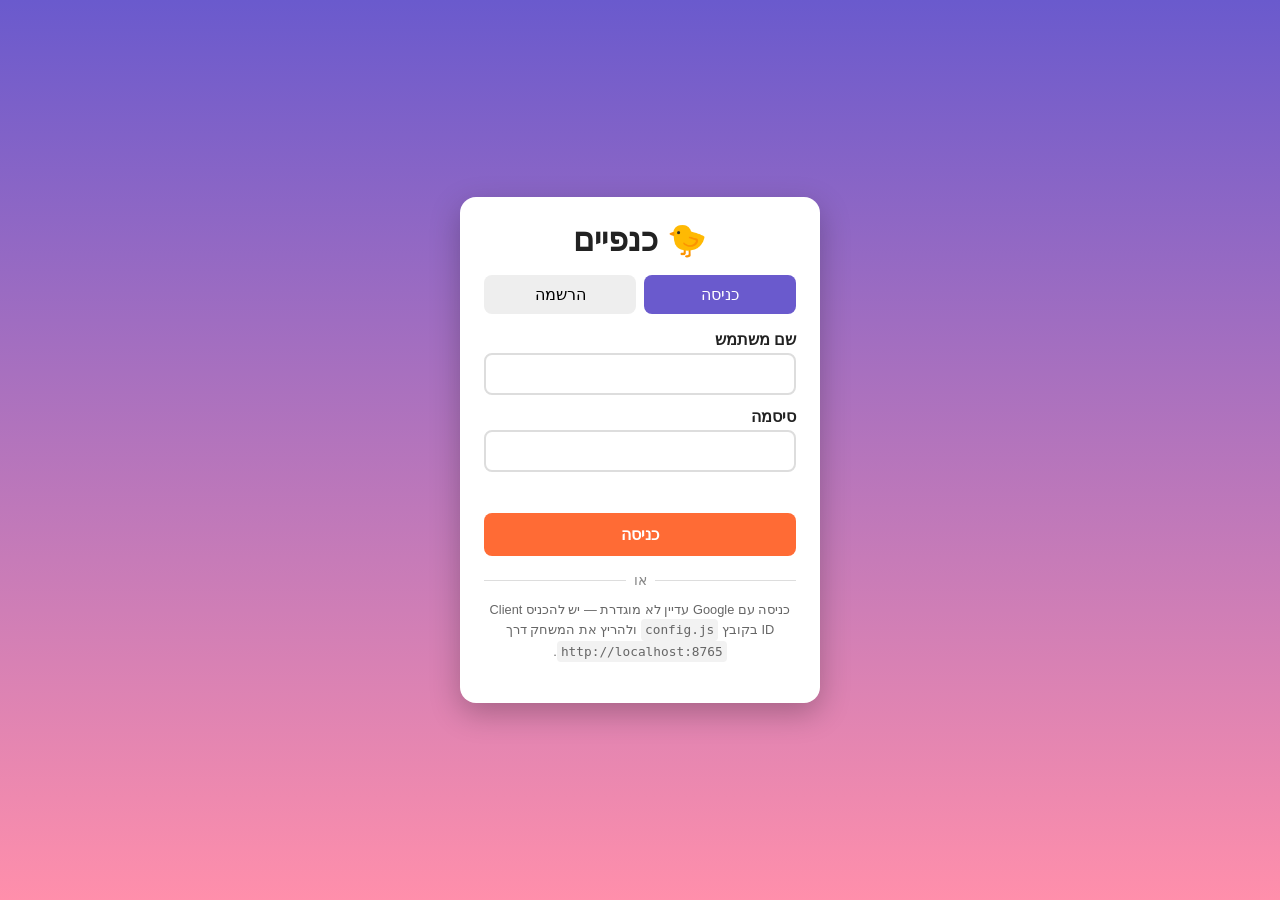
==== index.html @ f2becf3c "Add Wingy flappy-style game with user login and Google sign-in Co-Authored-By: Claude Opus 5.5 <nore" ====
<!doctype html>
<html lang="he" dir="rtl">
<head>
  <meta charset="utf-8">
  <meta name="viewport" content="width=device-width, initial-scale=1">
  <title>כנפיים</title>
  <link rel="stylesheet" href="style.css">
</head>
<body>
  <!-- מסך כניסה / הרשמה -->
  <section id="auth-screen" class="screen">
    <div class="card">
      <h1 class="logo">🐤 כנפיים</h1>
      <div class="tabs">
        <button class="tab active" data-tab="login">כניסה</button>
        <button class="tab" data-tab="register">הרשמה</button>
      </div>

      <form id="login-form" class="form">
        <label>שם משתמש
          <input type="text" id="login-username" autocomplete="username" required>
        </label>
        <label>סיסמה
          <input type="password" id="login-password" autocomplete="current-password" required>
        </label>
        <p class="error" id="login-error"></p>
        <button type="submit" class="btn">כניסה</button>
      </form>

      <form id="register-form" class="form hidden">
        <label>שם משתמש
          <input type="text" id="reg-username" autocomplete="username" required>
        </label>
        <label>סיסמה
          <input type="password" id="reg-password" autocomplete="new-password" required>
        </label>
        <label>אימות סיסמה
          <input type="password" id="reg-password2" autocomplete="new-password" required>
        </label>
        <p class="error" id="register-error"></p>
        <button type="submit" class="btn">הרשמה</button>
      </form>

      <div class="divider"><span>או</span></div>
      <div id="google-btn" class="sso"></div>
      <p class="sso-note hidden" id="google-note">
        כניסה עם Google עדיין לא מוגדרת — יש להכניס Client ID בקובץ <code>config.js</code>
        ולהריץ את המשחק דרך <code>http://localhost:8765</code>.
      </p>
      <p class="error" id="google-error"></p>
    </div>
  </section>

  <!-- מסך משחק -->
  <section id="game-screen" class="screen hidden">
    <header class="topbar">
      <span>שלום, <b id="current-user"></b></span>
      <span>שיא אישי: <b id="best-score">0</b></span>
      <button id="logout-btn" class="btn small">יציאה</button>
    </header>
    <div class="game-wrap">
      <canvas id="game" width="400" height="600"></canvas>
      <aside class="leaderboard">
        <h2>🏆 טבלת שיאים</h2>
        <ol id="leaderboard-list"></ol>
      </aside>
    </div>
    <p class="hint">רווח / קליק / נגיעה במסך כדי לנפנף</p>
  </section>

  <script src="config.js"></script>
  <script src="https://accounts.google.com/gsi/client" async defer></script>
  <script src="auth.js"></script>
  <script src="game.js"></script>
</body>
</html>
---- style.css ----
* { box-sizing: border-box; }

body {
  margin: 0;
  min-height: 100vh;
  font-family: "Segoe UI", Arial, sans-serif;
  background: linear-gradient(180deg, #6a5acd 0%, #ff8fab 100%);
  color: #222;
}

.hidden { display: none !important; }

.screen {
  min-height: 100vh;
  display: flex;
  flex-direction: column;
  align-items: center;
  justify-content: center;
  padding: 16px;
}

.card {
  background: #fff;
  width: 100%;
  max-width: 360px;
  border-radius: 16px;
  padding: 24px;
  box-shadow: 0 10px 30px rgba(0,0,0,.25);
}

.logo { text-align: center; margin: 0 0 16px; font-size: 2rem; }

.tabs { display: flex; gap: 8px; margin-bottom: 16px; }
.tab {
  flex: 1; padding: 10px; border: none; border-radius: 8px;
  background: #eee; cursor: pointer; font-size: 1rem;
}
.tab.active { background: #6a5acd; color: #fff; }

.form { display: flex; flex-direction: column; gap: 12px; }
.form label { display: flex; flex-direction: column; gap: 4px; font-weight: 600; }
.form input {
  padding: 10px; font-size: 1rem; border: 2px solid #ddd; border-radius: 8px;
}
.form input:focus { outline: none; border-color: #6a5acd; }

.error { color: #d62828; min-height: 1.2em; margin: 0; font-size: .9rem; }

.btn {
  padding: 12px; font-size: 1rem; font-weight: 700;
  border: none; border-radius: 8px; cursor: pointer;
  background: #ff6b35; color: #fff;
}
.btn:hover { filter: brightness(1.08); }
.btn.small { padding: 6px 14px; font-size: .9rem; }

.topbar {
  display: flex; gap: 16px; align-items: center; justify-content: space-between;
  flex-wrap: wrap;
  background: rgba(255,255,255,.9);
  padding: 10px 16px; border-radius: 12px;
  width: 100%; max-width: 680px; margin-bottom: 12px;
}

.game-wrap {
  display: flex; gap: 16px; align-items: flex-start; justify-content: center;
  flex-wrap: wrap; width: 100%;
}

#game {
  width: 100%; max-width: 400px; height: auto;
  border-radius: 12px; box-shadow: 0 10px 30px rgba(0,0,0,.3);
  touch-action: manipulation; cursor: pointer;
}

.leaderboard {
  background: rgba(255,255,255,.9);
  border-radius: 12px; padding: 12px 16px;
  width: 100%; max-width: 260px;
}
.leaderboard h2 { margin: 0 0 8px; font-size: 1.1rem; }
.leaderboard ol { margin: 0; padding-inline-start: 20px; }
.leaderboard li { padding: 3px 0; }
.leaderboard li.me { font-weight: 700; color: #6a5acd; }

.hint { color: #fff; text-shadow: 0 1px 3px rgba(0,0,0,.4); }

.divider {
  display: flex; align-items: center; gap: 8px;
  margin: 16px 0 12px; color: #888; font-size: .9rem;
}
.divider::before, .divider::after { content: ""; flex: 1; height: 1px; background: #ddd; }
.sso { display: flex; justify-content: center; min-height: 44px; }
.sso-note { font-size: .8rem; color: #666; text-align: center; margin: 4px 0 0; line-height: 1.5; }
.sso-note code { background: #f2f2f2; padding: 1px 4px; border-radius: 4px; direction: ltr; display: inline-block; }
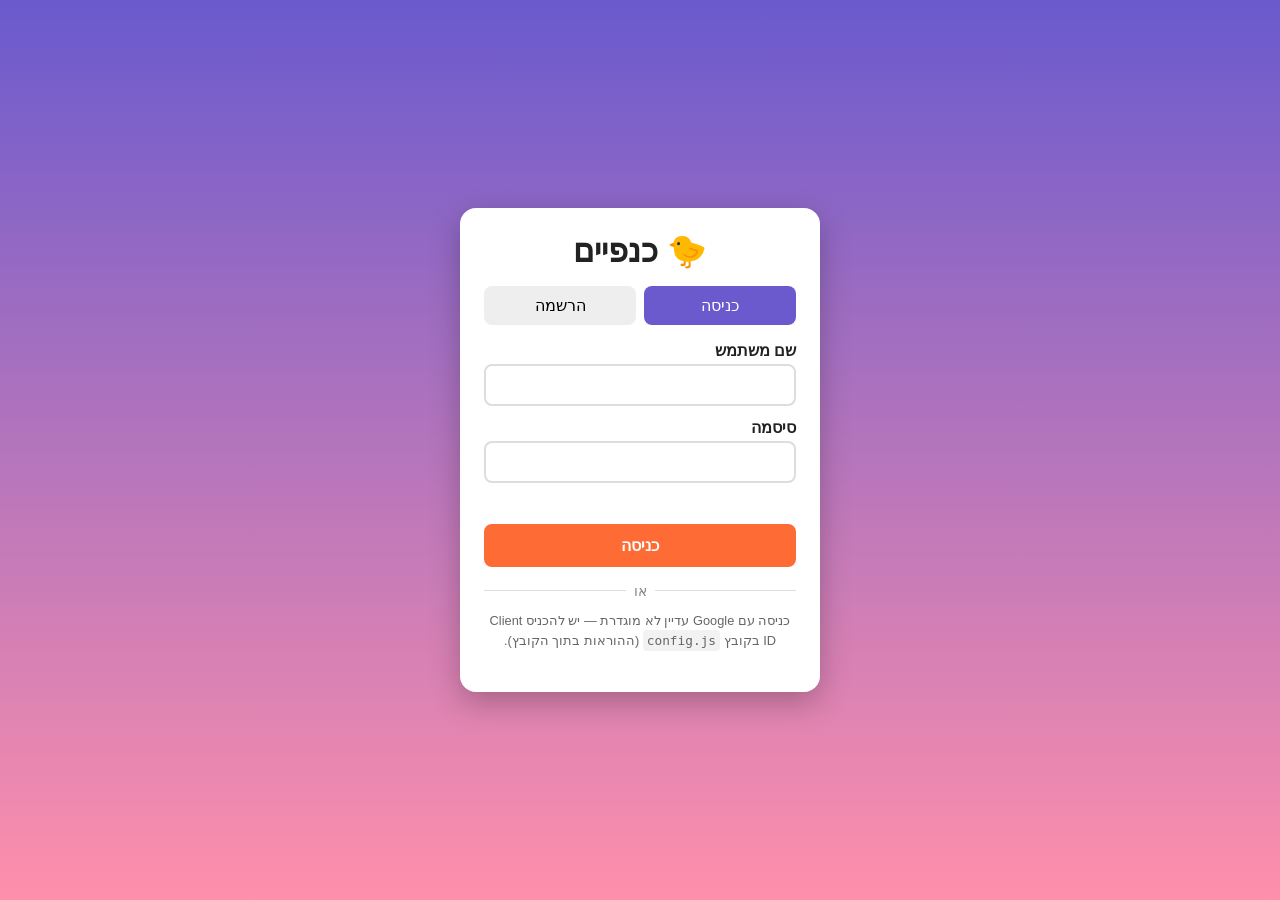
==== commit e4a3de1c: "Update Google sign-in setup instructions for the live site Co-Authored-By: Claude Opus 5.5 <noreply@" ====
--- a/index.html
+++ b/index.html
@@ -3,6 +3,8 @@
 <head>
   <meta charset="utf-8">
   <meta name="viewport" content="width=device-width, initial-scale=1">
+  <meta http-equiv="Content-Security-Policy" content="default-src 'self'; script-src 'self' https://accounts.google.com/gsi/client; style-src 'self' 'unsafe-inline' https://accounts.google.com/gsi/style; frame-src https://accounts.google.com/gsi/; connect-src 'self' https://accounts.google.com/gsi/; img-src 'self' data:; object-src 'none'; base-uri 'none'; form-action 'self'">
+  <meta name="referrer" content="strict-origin-when-cross-origin">
   <title>כנפיים</title>
   <link rel="stylesheet" href="style.css">
 </head>
@@ -45,7 +47,7 @@
       <div id="google-btn" class="sso"></div>
       <p class="sso-note hidden" id="google-note">
         כניסה עם Google עדיין לא מוגדרת — יש להכניס Client ID בקובץ <code>config.js</code>
-        ולהריץ את המשחק דרך <code>http://localhost:8765</code>.
+        (ההוראות בתוך הקובץ).
       </p>
       <p class="error" id="google-error"></p>
     </div>
@@ -56,7 +58,11 @@
     <header class="topbar">
       <span>שלום, <b id="current-user"></b></span>
       <span>שיא אישי: <b id="best-score">0</b></span>
-      <button id="logout-btn" class="btn small">יציאה</button>
+      <span class="controls">
+        <button id="pause-btn" class="btn small icon" title="הפסקה (P)" aria-label="הפסקה">⏸</button>
+        <button id="mute-btn" class="btn small icon" title="סאונד (M)" aria-label="סאונד">🔊</button>
+        <button id="logout-btn" class="btn small">יציאה</button>
+      </span>
     </header>
     <div class="game-wrap">
       <canvas id="game" width="400" height="600"></canvas>
--- a/style.css
+++ b/style.css
@@ -93,3 +93,7 @@
 .sso { display: flex; justify-content: center; min-height: 44px; }
 .sso-note { font-size: .8rem; color: #666; text-align: center; margin: 4px 0 0; line-height: 1.5; }
 .sso-note code { background: #f2f2f2; padding: 1px 4px; border-radius: 4px; direction: ltr; display: inline-block; }
+
+.controls { display: flex; gap: 6px; }
+.btn.icon { background: #6a5acd; min-width: 38px; }
+.btn:disabled { opacity: .45; cursor: default; filter: none; }
